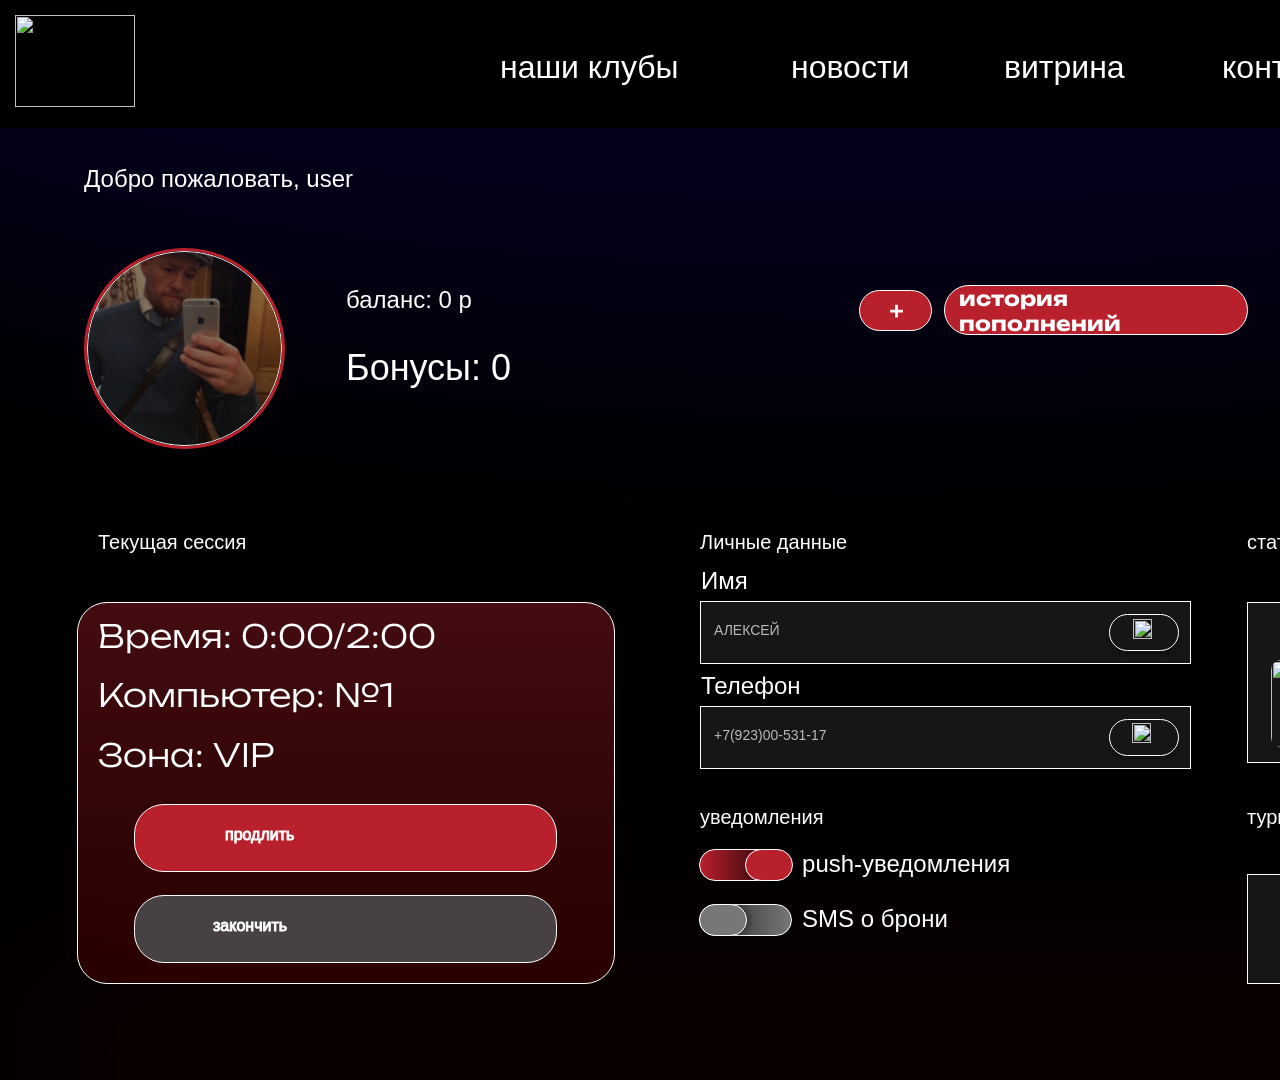
==== cyberx/index.html @ 9ea70666 "Add files via upload" ====
<!DOCTYPE html>
<html>
    <head>
        <meta name="viewport" content="width=device-width, initial-scale=1" />
        <meta charset="utf-8" />
        <link rel="preload" href="fonts/Unbounded-Regular.ttf" as="font" type="font/ttf" crossorigin>
        <link rel="preload" href="fonts/ONDER-REGULAR.ttf" as="font" type="font/ttf" crossorigin>
        <link rel="stylesheet" href="globals.css" />
        <link rel="stylesheet" href="style.css" />
    </head>
    <body>
        <div class="slide">
            <div class="rectangle"></div>
            <div class="div"></div>
            <div class="ellipse"></div>
            <div class="text-wrapper">Добро пожаловать, user</div>
            <div class="text-wrapper-2">Личные данные</div>
            <div class="text-wrapper-3">статистика</div>
            <div class="text-wrapper-4">турниры</div>
            <div class="text"></div>
            <div class="text-wrapper-5">баланс: 500 р</div>
            <div class="group">
                <div class="rectangle-2"></div>
                <div class="text-wrapper-6">+</div>
            </div>
            <div class="rectangle-wrapper"><div class="rectangle-3"></div></div>
            <div class="text-wrapper-7">Бонусы: 150</div>
            <div class="rectangle-4"></div>
            <div class="text-wrapper-8">Текущая сессия</div>
            <div class="group-2">
                <div class="rectangle-5"></div>
                <div class="div-wrapper"><div class="text-wrapper-9">продлить</div></div>
            </div>
            <div class="group-wrapper">
                <div class="group-3">
                    <div class="rectangle-6"></div>
                    <div class="group-4"><div class="text-wrapper-10">закончить</div></div>
                </div>
            </div>
            <div class="text-wrapper-11">Время: 0:00/2:00</div>
            <div class="text-wrapper-12">Компьютер: №14</div>
            <div class="text-wrapper-13">Зона: VIP</div>
            <div class="group_0">
                <div class="rectangle-7"></div>
                <div class="text-wrapper-14">история пополнений</div>
            </div>
            <img class="x" src="./img/x.svg"/>
            <div class="rectangle-8"></div>
            <div class="rectangle-9"></div>
            <div class="text-wrapper-15">Имя</div>
            <div class="text-wrapper-16">Телефон</div>
            <div class="group-5">
                <div class="text-wrapper-17">уведомления</div>
                <div class="text-wrapper-18">push-уведомления</div>
                <div class="text-wrapper-19">SMS о брони</div>
                <div class="group-6">
                    <div class="rectangle-10"></div>
                    <div class="rectangle-11"></div>
                </div>
                <div class="group-7">
                    <div class="rectangle-12"></div>
                    <div class="rectangle-13"></div>
                </div>
            </div>
            <div class="group-8">
                <div class="rectangle-14"></div>
                <div class="text-wrapper-20">посмотреть</div>
            </div>
            <div class="group-9">
                <div class="rectangle-14"></div>
                <div class="text-wrapper-20_1">посмотреть</div>
            </div>
            <div class="rectangle-15"></div>
            <div class="text-wrapper-21">+7(923)00-531-17</div>
            <div class="text-wrapper-22">АЛЕКСЕЙ</div>
            <p class="p">Вы не зарегестрированы не на один турнир</p>
            <div class="text-wrapper-23">Ваша любимая игра</div>
            <div class="text-wrapper-24">Counter-Strike 2</div>
            <header class="header">
                <div class="header_bg" src="E:\games\cyberx\img\header_bg.png">
                <img class="logo" src="E:\games\cyberx\img\logo.svg" />
                <div class="header-buttons">
                    <div class="navbar">
                        <a href="mainpage.html" class="text-wrapper-25">наши клубы</a>
                        <div class="text-wrapper-26">новости</div>
                        <div class="text-wrapper-27">контакты</div>
                        <div class="text-wrapper-28">витрина</div>
                        <div class="text-wrapper-29">карьера в CyberX</div>
                    </div>
                </div>
                <div class="ellipse-2"></div>
            </header>
            <img class= "image" src="E:\games\cyberx\img\source\image.png" />
            <div class="text-wrapper-30">играть</div>
            <div class="rectangle-16"></div>
            <div class="pencil-svgrepo-com-wrapper">
                <div class="pencil-svgrepo-com"><img class="vector" src="E:\games\cyberx\img\pencil-svgrepo-com 3.svg" /></div>
            </div>
            <div class="vector-wrapper"><img class="vector" src="E:\games\cyberx\img\pencil-svgrepo-com 4.svg"/></div>
            <div class="ellipse-variant">
                <img class="img" src="./img/Ellipse 53.svg" />
            </div>
        </div>
        <div id="rechargeModal" class="modal" style="display: none;">
            <div class="modal-content">
                <div class="modal-header">
                    <h2>Пополнение баланса</h2>
                    <span class="close-modal">&times;</span>
                </div>
                <div class="modal-body">
                    <div class="recharge-options">
                        <button class="recharge-option" data-amount="100">100 ₽</button>
                        <button class="recharge-option" data-amount="300">300 ₽</button>
                        <button class="recharge-option" data-amount="500">500 ₽</button>
                        <button class="recharge-option" data-amount="1000">1000 ₽</button>
                    </div>
                    <div class="custom-recharge">
                        <input type="number" id="customAmount" placeholder="Другая сумма" min="10" max="10000">
                        <button id="rechargeCustomBtn">Пополнить</button>
                    </div>
                </div>
            </div>
        </div>
        <div id="sessionModal" class="modal" style="display: none;">
            <div class="modal-content">
                <div class="modal-header">
                    <h2>Управление сессией</h2>
                    <span class="close-modal">&times;</span>
                </div>
                <div class="modal-body">
                    <p>Текущее время: <span id="currentTime">0:00</span> / 2 часа</p>
                    <div class="session-controls">
                        <button id="extendSessionBtn">+30 минут (50 ₽)</button>
                        <button id="endSessionBtn">Завершить сессию</button>
                    </div>
                </div>
            </div>
        </div>
        <div id="historyModal" class="modal" style="display: none;">
            <div class="modal-content">
                <div class="modal-header">
                    <h2>История пополнений</h2>
                    <span class="close-modal">&times;</span>
                </div>
                <div class="modal-body">
                    <div class="history-list">
                        <div class="history-item">+500 ₽ • 15.03.2024 • Карта ****1234</div>
                        <div class="history-item">+300 ₽ • 10.03.2024 • Карта ****1234</div>
                        <div class="history-item">+1000 ₽ • 05.03.2024 • ЮMoney</div>
                    </div>
                </div>
            </div>
        </div>
        <div id="notificationModal" class="modal" style="display: none;">
            <div class="modal-content">
                <div class="modal-header">
                    <h2>Настройки уведомлений</h2>
                    <span class="close-modal">&times;</span>
                </div>
                <div class="modal-body">
                    <div class="notification-setting">
                        <span>Push-уведомления</span>
                        <label class="switch">
                            <input type="checkbox" id="pushToggle" checked>
                            <span class="slider"></span>
                        </label>
                    </div>
                    <div class="notification-setting">
                        <span>SMS о бронировании</span>
                        <label class="switch">
                            <input type="checkbox" id="smsToggle">
                            <span class="slider"></span>
                        </label>
                    </div>
                </div>
            </div>
        </div>
        <div id="avatarModal" class="modal" style="display: none;">
            <div class="modal-content">
                <div class="modal-header">
                    <h2>Смена аватара</h2>
                    <span class="close-modal">&times;</span>
                </div>
                <div class="modal-body">
                    <div class="avatar-options">
                        <div class="avatar-option">
                            <img src="./img/avatar1.png" alt="">
                        </div>
                        <div class="avatar-option">
                            <img src="./img/avatar2.png" alt="">
                        </div>
                        <div class="avatar-option">
                            <img src="./img/avatar3.png" alt="">
                        </div>
                        <div class="avatar-option">
                            <img src="./img/avatar4.png" alt="">
                        </div>
                        <div class="avatar-option">
                            <img src="./img/avatar5.png" alt="">
                        </div>
                        <div class="avatar-option">
                            <img src="./img/avatar6.png" alt="">
                        </div>
                    </div>
                    
                    <div class="upload-avatar">
                        <input type="file" id="avatarFile" accept="image/*">
                        <label for="avatarFile" class="upload-btn">
                            📤 Загрузить своё фото
                        </label>
                    </div>
                    
                    <button id="saveAvatarBtn" class="recharge-option">Сохранить аватар</button>
                </div>
            </div>
        </div>
        <div id="successNotification" class="success-notification" style="display: none;">
            <span>✅ Операция выполнена успешно!</span>
        </div>

        <script src="script.js"></script>
    </body>
</html>
---- cyberx/globals.css ----
@import url("https://cdnjs.cloudflare.com/ajax/libs/meyer-reset/2.0/reset.min.css");

@font-face {
    font-family: 'Unbounded-Light';
    src: url('./fonts/Unbounded-Light.ttf') format('truetype');
    font-weight: 300;
    font-style: normal;
    font-display: swap;
}

@font-face {
    font-family: 'Unbounded-Regular';
    src: url('./fonts/Unbounded-Regular.ttf') format('truetype');
    font-weight: 400;
    font-style: normal;
    font-display: swap;
}

@font-face {
    font-family: 'Unbounded-Bold';
    src: url('./fonts/Unbounded-Bold.ttf') format('truetype');
    font-weight: 700;
    font-style: normal;
    font-display: swap;
}

@font-face {
    font-family: 'Onder-Regular';
    src: url('./fonts/ONDER-REGULAR.ttf') format('truetype');
    font-weight: 400;
    font-style: normal;
    font-display: swap;
}

/* Затем reset и остальные стили (ОДИН РАЗ!) */
@import url("https://cdnjs.cloudflare.com/ajax/libs/meyer-reset/2.0/reset.min.css");

* {
    -webkit-font-smoothing: antialiased;
    box-sizing: border-box;
}

html,
body {
    margin: 0px;
    height: 100%;
}

button:focus-visible {
    outline: 2px solid #4a90e2 !important;
    outline: -webkit-focus-ring-color auto 5px !important;
}

a {
    text-decoration: none;
}
---- cyberx/style.css ----
* {
    user-select: none;
}

@view-transition {
  navigation: auto;
}

::view-transition-old(root) {
  animation: 0.3s ease-in-out both slideOut;
}

html, body, * {
    cursor: url("E:\games\cyberx\cursors\f26e8770e58247d8eefb62643dbb1569z0M9GvL2R1dmJmIt-5.png"), auto !important;
}

input, 
textarea,
#customAmount {
    user-select: text !important;
    -webkit-user-select: text !important;
    -moz-user-select: text !important;
    -ms-user-select: text !important;
}

body {
    background-color: #000000 !important;
    margin: 0;
    padding: 0;
}

.group,
.rectangle-2,
.rectangle-3,
.group-2,
.rectangle-5,
.group-3,
.rectangle-6,
.rectangle-7,
.rectangle-14,
.rectangle-16,
.pencil-svgrepo-com-wrapper,
.recharge-option,
#rechargeCustomBtn,
#extendSessionBtn,
#endSessionBtn,
.close-modal,
.switch,
.text-wrapper-30 {
    cursor: pointer !important;
}

.group,
.group-2,
.group-3,
.group-8,
.group-9 {
    cursor: pointer !important;
}

.text-wrapper-6,
.text-wrapper-9,
.text-wrapper-10,
.text-wrapper-14,
.text-wrapper-20,
.text-wrapper-20_1,
.text-wrapper-30 {
    cursor: pointer !important;
}

.slide * {
    user-select: none;
}

input[type="number"],
input[type="text"],
textarea {
    user-select: text !important;
    -webkit-user-select: text !important;
    cursor: text !important;
}

*:focus {
    outline: none !important;
}

button:focus-visible,
input:focus-visible,
a:focus-visible {
    outline: 2px solid #b8202c !important;
    outline-offset: 2px;
}

button {
    -webkit-appearance: none;
    -moz-appearance: none;
    appearance: none;
    background: none;
    border: none;
    padding: 0;
    margin: 0;
    font: inherit;
    color: inherit;
    cursor: pointer;
}

.text-wrapper,
.text-wrapper-2,
.text-wrapper-3,
.text-wrapper-4,
.text-wrapper-5,
.text-wrapper-7,
.text-wrapper-8,
.text-wrapper-11,
.text-wrapper-12,
.text-wrapper-13,
.text-wrapper-15,
.text-wrapper-16,
.text-wrapper-17,
.text-wrapper-18,
.text-wrapper-19,
.text-wrapper-21,
.text-wrapper-22,
.text-wrapper-23,
.text-wrapper-24,
.text-wrapper-25,
.text-wrapper-26,
.text-wrapper-27,
.text-wrapper-28,
.text-wrapper-29,
.p {
    cursor: default !important;
}

.modal-content {
    user-select: none;
}

.history-item {
    cursor: default !important;
}

.switch {
    cursor: pointer !important;
}

span, div {
    cursor: default;
}

.close-modal {
    cursor: pointer !important;
}

@-moz-document url-prefix() {
    .group,
    .group-2,
    .group-3 {
        -moz-user-select: none;
    }
}

.slide {
    background-color: #000000;
    overflow: hidden;
    width: 100%;
    min-width: 1920px;
    height: 1080px;
    position: relative;
}

.slide .rectangle {
    position: absolute;
    top: 1021px;
    left: 0;
    width: 1920px;
    height: 59px;
    background-color: #65000080;
    filter: blur(115px);
}

.slide .div {
    position: absolute;
    top: 602px;
    left: 1247px;
    width: 614px;
    height: 161px;
    background-color: #161616;
    border: 1px solid;
    border-color: #ffffff;
}

.slide .ellipse {
    position: absolute;
    width: 126.88%;
    height: 54.63%;
    top: -22.41%;
    left: -17.24%;
    background-color: #2700d821;
    border-radius: 1218px/295px;
    filter: blur(131.05px);
}

.slide .text-wrapper {
    position: absolute;
    width: 46.51%;
    height: 3.15%;
    top: 15.28%;
    left: 4.38%;
    font-family: "Onder-Regular", Helvetica;
    font-weight: 400;
    color: #ffffff;
    font-size: 24px;
    letter-spacing: 0;
    line-height: normal;
}

.slide .text-wrapper-2 {
    position: absolute;
    width: 25.26%;
    height: 2.59%;
    top: 49.17%;
    left: 36.46%;
    font-family: "Onder-Regular", Helvetica;
    font-weight: 400;
    color: #ffffff;
    font-size: 20px;
    letter-spacing: 0;
    line-height: normal;
}

.slide .text-wrapper-3 {
    position: absolute;
    width: 18.75%;
    height: 2.59%;
    top: 49.17%;
    left: 64.95%;
    font-family: "Onder-Regular", Helvetica;
    font-weight: 400;
    font-size: 20px;
    color: #ffffff;
    letter-spacing: 0;
    line-height: normal;
}

.slide .text-wrapper-4 {
    position: absolute;
    width: 13.85%;
    height: 2.59%;
    top: 74.63%;
    left: 64.95%;
    font-family: "Onder-Regular", Helvetica;
    font-weight: 400;
    font-size: 20px;
    color: #ffffff;
    letter-spacing: 0;
    line-height: normal;
}

.slide .text {
    position: absolute;
    top: 281px;
    left: 403px;
    font-family: "Onder-Regular", Helvetica;
    font-weight: 400;
    color: #ffffff;
    font-size: 24px;
    letter-spacing: 0;
    line-height: normal;
}

.slide .text-wrapper-5 {
    position: absolute;
    top: 286px;
    left: 346px;
    font-family: "Onder-Regular", Helvetica;
    font-weight: 400;
    font-size: 24px;
    color: #ffffff;
    letter-spacing: 0;
    line-height: normal;
}

.slide .group_0 {
    position: absolute;
    display: flex;
    align-items: center;
    justify-content: center;
}

.slide .group {
    position: absolute;
    top: 281px;
    left: 850px;
    width: 73px;
    height: 39px;
    margin-top: 10px;
    margin-left: 10px;
    display: flex;
    align-items: center;
    justify-content: center;
}

.slide .rectangle-2 {
    position: absolute;
    top: -1px;
    left: -1px;
    width: 73px;
    height: 41px;
    background-color: #b8202c;
    border-radius: 30px;
    border: 1px solid;
    border-color: #ffffff;
}

.slide .text-wrapper-6 {
    position: relative;
    z-index: 1;
    font-family: "Onder-Regular", Helvetica;
    font-weight: 400;
    font-size: 24px;
    color: #ffffff;
    letter-spacing: 0;
    line-height: 1;
    -webkit-text-stroke: 1px #ffffff;
    text-align: center;
}

.slide .rectangle-wrapper {
    position: absolute;
    top: 683px;
    left: 1707px;
    width: 134px;
    height: 39px;
    display: flex;
}

.slide .rectangle-3 {
    margin-top: -1px;
    width: 136px;
    margin-left: -1px;
    height: 41px;
    background-color: #b8202c;
    border-radius: 30px;
    border: 1px solid;
    border-color: #ffffff;
}

.slide .text-wrapper-7 {
    position: absolute;
    top: 347px;
    left: 346px;
    font-family: "Unbounded-Regular", Helvetica;
    font-weight: 400;
    font-size: 36px;
    color: #ffffff;
    letter-spacing: 0;
    line-height: normal;
}

.slide .rectangle-4 {
    position: absolute;
    top: 602px;
    left: 77px;
    width: 538px;
    height: 382px;
    border-radius: 30px;
    border: 1px solid;
    border-color: #ffffff;
    background: linear-gradient(180deg, rgba(184, 32, 44, 0.37) 0%, rgba(185, 0, 0, 0.19) 100%);
}

.slide .text-wrapper-8 {
    position: absolute;
    top: 531px;
    left: 98px;
    font-family: "Onder-Regular", Helvetica;
    font-weight: 400;
    font-size: 20px;
    color: #ffffff;
    letter-spacing: 0;
    line-height: normal;
}

.slide .group-2 {
    position: absolute;
    top: 805px;
    left: 135px;
    width: 421px;
    height: 66px;
}

.slide .rectangle-5 {
    position: absolute;
    top: -1px;
    left: -1px;
    width: 423px;
    height: 68px;
    background-color: #b8202c;
    border-radius: 30px;
    border: 1px solid;
    border-color: #ffffff;
}

.slide .div-wrapper {
    position: absolute;
    top: 22px;
    left: 91px;
    width: 241px;
    height: 23px;
    display: flex;
}

.slide .text-wrapper-9 {
    margin-top: -1px;
    width: 239px;
    height: 23px;
    margin-left: -1px;
    -webkit-text-stroke: 1px #ffffff;
    font-family: "Onder-Regular", Helvetica;
    font-weight: 400;
    font-size: 16px;
    color: #ffffff;
    letter-spacing: 0;
    line-height: normal;
}

.slide .group-wrapper {
    position: absolute;
    width: 421px;
    height: 66px;
    top: 896px;
    left: 135px;
    display: flex;
}

.slide .group-3 {
    width: 421px;
    height: 66px;
    position: relative;
}

.slide .rectangle-6 {
    position: absolute;
    top: -1px;
    left: -1px;
    width: 423px;
    height: 68px;
    background-color: #474141;
    border-radius: 30px;
    border: 1px solid;
    border-color: #ffffff;
}

.slide .group-4 {
    position: absolute;
    top: 22px;
    left: 79px;
    width: 265px;
    height: 23px;
    display: flex;
}

.slide .text-wrapper-10 {
    margin-top: -1px;
    width: 263px;
    height: 23px;
    margin-left: -1px;
    -webkit-text-stroke: 1px #ffffff;
    font-family: "Onder-Regular", Helvetica;
    font-weight: 400;
    font-size: 16px;
    color: #ffffff;
    letter-spacing: 0;
    line-height: normal;
}

.slide .text-wrapper-11 {
    position: absolute;
    top: 616px;
    left: 98px;
    font-family: "Unbounded-Light", Helvetica;
    font-weight: 300;
    font-size: 32px;
    color: #ffffff;
    letter-spacing: 0;
    line-height: normal;
}

.slide .text-wrapper-12 {
    position: absolute;
    top: 675px;
    left: 98px;
    font-family: "Unbounded-Light", Helvetica;
    font-weight: 300;
    font-size: 32px;
    color: #ffffff;
    letter-spacing: 0;
    line-height: normal;
}

.slide .text-wrapper-13 {
    position: absolute;
    top: 735px;
    left: 98px;
    font-family: "Unbounded-Light", Helvetica;
    font-weight: 300;
    color: #ffffff;
    font-size: 32px;
    letter-spacing: 0;
    line-height: normal;
}

.slide .rectangle-7 {
    position: absolute;
    top: 275px;
    left: 944px;
    width: 304px;
    height: 50px;
    margin-top: 10px;
    background-color: #b8202c;
    border-radius: 30px;
    border: 1px solid;
    border-color: #ffffff;
    display: flex;
    justify-content: center;
    align-items: center;
}

.slide .text-wrapper-14 {
    position: absolute;
    top: 286px;
    left: 959px;
    font-family: "Unbounded-Bold", Helvetica;
    font-weight: 700;
    font-size: 20px;
    justify-content: center;

    color: #ffffff;
    letter-spacing: 0;
    line-height: normal;
}

.slide .x {
    position: absolute;
    width: 0;
    height: 3.33%;
    top: 30.96%;
    left: 30.96%;
}

.slide .rectangle-8 {
    position: absolute;
    top: 601px;
    left: 700px;
    width: 491px;
    height: 63px;
    background-color: #d9d9d91a;
    border: 1px solid;
    border-color: #ffffff;
}

.slide .rectangle-9 {
    position: absolute;
    top: 706px;
    left: 700px;
    width: 491px;
    height: 63px;
    background-color: #d9d9d91a;
    border: 1px solid;
    border-color: #ffffff;
}

.slide .text-wrapper-15 {
    position: absolute;
    top: 567px;
    left: 701px;
    font-family: "Unbounded-Regular", Helvetica;
    font-weight: 400;
    font-size: 24px;
    color: #ffffff;
    letter-spacing: 0;
    line-height: normal;
}

.slide .text-wrapper-16 {
    position: absolute;
    top: 672px;
    left: 701px;
    font-family: "Unbounded-Regular", Helvetica;
    font-weight: 400;
    font-size: 24px;
    color: #ffffff;
    letter-spacing: 0;
    line-height: normal;
}

.slide .group-5 {
    position: absolute;
    width: 22.4%;
    height: 11.94%;
    top: 74.63%;
    left: 36.46%;
}

.slide .text-wrapper-17 {
    position: absolute;
    width: 98.6%;
    height: 21.71%;
    top: 0;
    left: 0;
    font-family: "Onder-Regular", Helvetica;
    font-weight: 400;
    font-size: 20px;
    color: #ffffff;
    letter-spacing: 0;
    line-height: normal;
}

.slide .text-wrapper-18 {
    position: absolute;
    top: 44px;
    left: 102px;
    font-family: "Unbounded-Regular", Helvetica;
    font-weight: 400;
    color: #ffffff;
    font-size: 24px;
    letter-spacing: 0;
    line-height: normal;
}

.slide .text-wrapper-19 {
    position: absolute;
    top: 99px;
    left: 102px;
    font-family: "Unbounded-Regular", Helvetica;
    font-weight: 400;
    color: #ffffff;
    font-size: 24px;
    letter-spacing: 0;
    line-height: normal;
}

.slide .group-6 {
    position: absolute;
    top: 44px;
    left: 0;
    width: 92px;
    height: 30px;
}

.slide .rectangle-10 {
    background: linear-gradient(90deg, rgba(184, 32, 44, 1) 0%, rgba(0, 0, 0, 1) 100%);
    position: absolute;
    top: -1px;
    left: -1px;
    width: 93px;
    height: 32px;
    border-radius: 30px;
    border: 1px solid;
    border-color: #ffffff;
}

.slide .rectangle-11 {
    position: absolute;
    top: -1px;
    left: 45px;
    width: 48px;
    height: 32px;
    background-color: #b8202c;
    border-radius: 30px;
    border: 1px solid;
    border-color: #ffffff;
    box-shadow: 4px 0px 4.3px #00000040;
}

.slide .group-7 {
    position: absolute;
    top: 99px;
    left: 0;
    width: 91px;
    height: 30px;
}

.slide .rectangle-12 {
    background: linear-gradient(90deg, rgba(36, 36, 36, 1) 0%, rgba(119, 119, 119, 1) 100%);
    position: absolute;
    top: -1px;
    left: -1px;
    width: 93px;
    height: 32px;
    border-radius: 30px;
    border: 1px solid;
    border-color: #ffffff;
}

.slide .rectangle-13 {
    position: absolute;
    top: -1px;
    left: -1px;
    width: 48px;
    height: 32px;
    background-color: #777777;
    border-radius: 30px;
    border: 1px solid;
    border-color: #ffffff;
    box-shadow: 4px 0px 4.3px #00000040;
}

.slide .group-8 {
    position: absolute;
    top: 520px;
    left: 1626px;
    width: 237px;
    height: 31px;
    margin-top: 5px;
    display: flex;
    align-items: center;
    justify-content: center;
}

.slide .rectangle-14 {
    position: absolute;
    top: -1px;
    left: -1px;
    width: 237px;
    height: 43px;
    border-radius: 30px;
    border: 1px solid;
    border-color: #ffffff;
    background: linear-gradient(90deg, rgba(26, 26, 26, 1) 0%, rgba(217, 217, 217, 0) 100%);
}

.slide .text-wrapper-20 {
    position: absolute;
    top: 4px;
    left: 30px;
    font-family: "Unbounded-Regular", Helvetica;
    font-weight: 400;
    font-size: 24px;
    color: #ffffff;
    letter-spacing: 0;
    line-height: normal;
}

.slide .text-wrapper-20_1 {
    position: absolute;
    top: 4px;
    left: 30px;
    font-family: "Unbounded-Regular", Helvetica;
    font-weight: 400;
    font-size: 24px;
    color: #ffffff;
    letter-spacing: 0;
    line-height: normal;
}

.slide .group-9 {
    position: absolute;
    top: 800px;
    left: 1532px;
    width: 237px;
    height: 41px;
    margin-top: 5px;
}

.slide .rectangle-15 {
    position: absolute;
    top: 874px;
    left: 1247px;
    width: 614px;
    height: 110px;
    background-color: #161616;
    border: 1px solid;
    border-color: #ffffff;
}

.slide .text-wrapper-21 {
    position: absolute;
    top: 727px;
    left: 714px;
    opacity: 0.7;
    font-family: "Onder-Regular", Helvetica;
    font-weight: 400;
    color: #ffffff;
    font-size: 14px;
    letter-spacing: 0;
    line-height: normal;
}

.slide .text-wrapper-22 {
    position: absolute;
    top: 622px;
    left: 714px;
    opacity: 0.7;
    font-family: "Onder-Regular", Helvetica;
    font-weight: 400;
    font-size: 14px;
    color: #ffffff;
    letter-spacing: 0;
    line-height: normal;
}

.slide .p {
    position: absolute;
    top: 889px;
    left: 1282px;
    width: 544px;
    opacity: 0.6;
    font-family: "Unbounded-Regular", Helvetica;
    font-weight: 400;
    font-size: 32px;
    text-align: center;
    color: #ffffff;
    letter-spacing: 0;
    line-height: normal;
}

.slide .text-wrapper-23 {
    position: absolute;
    top: 610px;
    left: 1282px;
    width: 544px;
    opacity: 0.6;
    font-family: "Unbounded-Regular", Helvetica;
    font-weight: 400;
    font-size: 32px;
    text-align: center;
    color: #ffffff;
    letter-spacing: 0;
    line-height: normal;
}

.slide .text-wrapper-24 {
    position: absolute;
    top: 682px;
    left: 1360px;
    width: 330px;
    opacity: 0.6;
    font-family: "Unbounded-Regular", Helvetica;
    font-weight: 400;
    color: #ffffff;
    font-size: 32px;
    text-align: center;
    letter-spacing: 0;
    line-height: normal;
}

.slide .header {
    position: absolute;
    top: 0;
    left: 0;
    width: 1920px;
    height: 128px;
    background-color: #000000;
}

.header-bg {
    width: 1920px;
    height: 128px;
    background-color: #000000;
}


.slide .logo {
    position: absolute;
    margin: 15px;
    width: 25%;
    height: 85%;
    top: 0;
    left: 0;
}

.slide .header-buttons {
    position: absolute;
    width: 67.76%;
    height: 31.25%;
    top: 38.28%;
    left: 26.04%;
    display: flex;
}

.slide .navbar {
    flex: 1;
    width: 1301px;
    position: relative;
}

.slide .text-wrapper-25 {
    width: 18.6%;
    left: 0;
    position: absolute;
    height: 100%;
    top: 0;
    font-family: "Unbounded-Regular", Helvetica;
    font-weight: 400;
    color: #ffffff;
    font-size: 32px;
    letter-spacing: 0;
    line-height: normal;
    cursor: pointer !important;
}

.slide .text-wrapper-26 {
    width: 12.61%;
    left: 22.37%;
    position: absolute;
    height: 100%;
    top: 0;
    font-family: "Unbounded-Regular", Helvetica;
    font-weight: 400;
    color: #ffffff;
    font-size: 32px;
    letter-spacing: 0;
    line-height: normal;
    cursor: pointer !important;
}

.slide .text-wrapper-27 {
    width: 14.22%;
    left: 55.5%;
    position: absolute;
    height: 100%;
    top: 0;
    font-family: "Unbounded-Regular", Helvetica;
    font-weight: 400;
    color: #ffffff;
    font-size: 32px;
    letter-spacing: 0;
    line-height: normal;
    cursor: pointer !important;
}

.slide .text-wrapper-28 {
    width: 12.91%;
    left: 38.74%;
    position: absolute;
    height: 100%;
    top: 0;
    font-family: "Unbounded-Regular", Helvetica;
    font-weight: 400;
    color: #ffffff;
    font-size: 32px;
    letter-spacing: 0;
    line-height: normal;
    cursor: pointer !important;
}

.slide .text-wrapper-29 {
    position: absolute;
    width: 26.44%;
    height: 100%;
    top: 0;
    left: 73.56%;
    font-family: "Unbounded-Regular", Helvetica;
    font-weight: 400;
    color: #ffffff;
    font-size: 32px;
    letter-spacing: 0;
    line-height: normal;
    cursor: pointer !important;
}

.slide .ellipse-2 {
    position: absolute;
    width: 2.71%;
    height: 40.62%;
    top: 33.59%;
    left: 95.89%;
    border-radius: 26px;
    border: 1px solid;
    border-color: #ffffff;
    background: linear-gradient(180deg, rgba(80, 33, 33, 0.28) 0%, rgba(182, 74, 74, 0.28) 100%);
}

.slide .image {
    position: absolute;
    top: 660px;
    left: 1271px;
    width: 87px;
    height: 87px;
    aspect-ratio: 1;
    object-fit: cover;
    border-radius: 10px;
}

.slide .text-wrapper-30 {
    position: absolute;
    top: 695px;
    left: 1718px;
    font-family: "Onder-Regular", Helvetica;
    font-weight: 400;
    font-size: 11px;
    color: #ffffff;
    letter-spacing: 0;
    line-height: normal;
}

.slide .rectangle-16 {
    position: absolute;
    top: 719px;
    left: 1109px;
    width: 70px;
    height: 37px;
    background-color: #161616;
    border-radius: 30px;
    border: 1px solid;
    border-color: #ffffff;
    box-shadow: 0px 4px 4px #00000040;
}

.slide .pencil-svgrepo-com-wrapper {
    position: absolute;
    top: 614px;
    left: 1109px;
    width: 70px;
    height: 37px;
    display: flex;
    background-color: #161616;
    border-radius: 30px;
    border: 1px solid;
    border-color: #ffffff;
    box-shadow: 0px 4px 4px #00000040;
}

.slide .pencil-svgrepo-com {
    margin-left: 20px;
    position: relative;
    width: 29px;
    height: 33px;
}

.slide .vector {
    position: absolute;
    width: 79.33%;
    height: 78.64%;
    top: 10.62%;
    left: 11.9%;
}

.slide .vector-wrapper {
    position: absolute;
    top: 719px;
    left: 1129px;
    width: 29px;
    height: 33px;
}

.slide .ellipse-variant {
    position: absolute;
    top: 248px;
    left: 84px;
    width: 201px;
    height: 201px;
    cursor: pointer;
    border-radius: 50%;
    overflow: hidden;
    border: 3px solid #b8202c;
    transition: all 0.3s ease;
}

.slide .ellipse-variant:hover {
    transform: scale(1.05);
    box-shadow: 0 0 20px rgba(184, 32, 44, 0.5);
}

.slide .img {
    position: absolute;
    width: 100%;
    height: 100%;
    top: 0;
    left: 0;
    object-fit: cover;
}

.text-wrapper-25,
.text-wrapper-26,
.text-wrapper-27,
.text-wrapper-28,
.text-wrapper-29 {
    position: relative;
    transition: all 0.3s ease;
    padding-bottom: 5px;
}

.text-wrapper-25:hover,
.text-wrapper-26:hover,
.text-wrapper-27:hover,
.text-wrapper-28:hover,
.text-wrapper-29:hover {
    color: #b8202c !important;
}

.text-wrapper-25::after,
.text-wrapper-26::after,
.text-wrapper-27::after,
.text-wrapper-28::after,
.text-wrapper-29::after {
    content: '';
    position: absolute;
    bottom: 0;
    left: 0;
    width: 0;
    height: 3px;
    background: linear-gradient(90deg, #b8202c 0%, #ff4757 100%);
    border-radius: 2px;
    transition: width 0.3s ease;
}

.text-wrapper-25:hover::after,
.text-wrapper-26:hover::after,
.text-wrapper-27:hover::after,
.text-wrapper-28:hover::after,
.text-wrapper-29:hover::after {
    width: 100%;
}

.avatar-overlay {
    position: absolute;
    bottom: 0;
    left: 0;
    width: 100%;
    background: rgba(0, 0, 0, 0.7);
    color: white;
    text-align: center;
    padding: 90px 0;
    font-family: "Unbounded-Regular", Helvetica;
    font-size: 14px;
    opacity: 0;
    transition: opacity 0.3s ease;
}

.slide .ellipse-variant:hover .avatar-overlay {
    opacity: 1;
}

.modal {
    position: fixed;
    top: 0;
    left: 0;
    width: 100%;
    height: 100%;
    background: rgba(0, 0, 0, 0.8);
    backdrop-filter: blur(10px);
    display: flex;
    align-items: center;
    justify-content: center;
    z-index: 1000;
    animation: fadeIn 0.3s ease;
}

@keyframes fadeIn {
    from { opacity: 0; }
    to { opacity: 1; }
}

.modal-content {
    background: linear-gradient(135deg, #161616 0%, #1a1a1a 100%);
    border: 2px solid #b8202c;
    border-radius: 20px;
    width: 500px;
    max-width: 90%;
    animation: slideUp 0.3s ease;
    overflow: hidden;
}

@keyframes slideUp {
    from { transform: translateY(50px); opacity: 0; }
    to { transform: translateY(0); opacity: 1; }
}

.modal-header {
    background: #b8202c;
    padding: 20px;
    display: flex;
    justify-content: space-between;
    align-items: center;
}

.modal-header h2 {
    color: white;
    font-family: "Unbounded-Bold", Helvetica;
    font-size: 24px;
    margin: 0;
}

.close-modal {
    color: white;
    font-size: 32px;
    cursor: pointer;
    transition: transform 0.2s;
}

.close-modal:hover {
    transform: scale(1.2);
}

.modal-body {
    color: white;
    font-family: "Unbounded-Regular";
    padding: 30px;
}

.recharge-options {
    display: grid;
    grid-template-columns: repeat(2, 1fr);
    gap: 15px;
    margin-bottom: 20px;
}

.recharge-option {
    background: linear-gradient(135deg, #b8202c 0%, #8a0000 100%);
    border: 2px solid #fff;
    border-radius: 15px;
    color: white;
    padding: 15px;
    font-family: "Unbounded-Regular", Helvetica;
    font-size: 18px;
    cursor: pointer;
    transition: all 0.3s ease;
}

.recharge-option:hover {
    transform: translateY(-5px);
    box-shadow: 0 5px 20px rgba(184, 32, 44, 0.5);
}

.recharge-option:active {
    transform: translateY(0);
}

.custom-recharge {
    display: flex;
    gap: 10px;
    margin-bottom: 30px;
}

#customAmount {
    flex: 1;
    background: #2a2a2a;
    border: 2px solid #b8202c;
    border-radius: 10px;
    color: white;
    padding: 15px;
    font-family: "Unbounded-Regular", Helvetica;
    font-size: 16px;
}

#customAmount::placeholder {
    color: #888;
}

#rechargeCustomBtn {
    background: linear-gradient(135deg, #b8202c 0%, #8a0000 100%);
    border: 2px solid #fff;
    border-radius: 10px;
    color: white;
    padding: 0 25px;
    font-family: "Unbounded-Regular", Helvetica;
    font-size: 16px;
    cursor: pointer;
    transition: all 0.3s ease;
}

/* Управление сессией */
.session-controls {
    display: flex;
    flex-direction: column;
    gap: 15px;
    margin-top: 20px;
}

#extendSessionBtn, #endSessionBtn {
    background: linear-gradient(135deg, #b8202c 0%, #8a0000 100%);
    border: 2px solid #fff;
    border-radius: 15px;
    color: white;
    padding: 15px;
    font-family: "Unbounded-Regular", Helvetica;
    font-size: 16px;
    cursor: pointer;
    transition: all 0.3s ease;
}

#endSessionBtn {
    background: linear-gradient(135deg, #474141 0%, #2a2a2a 100%);
}

#extendSessionBtn:hover, #endSessionBtn:hover {
    transform: translateY(-3px);
    box-shadow: 0 5px 15px rgba(184, 32, 44, 0.3);
}

/* История пополнений */
.history-list {
    display: flex;
    flex-direction: column;
    gap: 10px;
}

.history-item {
    background: #2a2a2a;
    border: 1px solid #b8202c;
    border-radius: 10px;
    padding: 15px;
    color: white;
    font-family: "Unbounded-Regular", Helvetica;
}

.notification-setting {
    display: flex;
    justify-content: space-between;
    align-items: center;
    padding: 15px 0;
    border-bottom: 1px solid #444;
}

.notification-setting:last-child {
    border-bottom: none;
}

.notification-setting span {
    color: white;
    font-family: "Unbounded-Regular", Helvetica;
    font-size: 18px;
}

.switch {
    position: relative;
    display: inline-block;
    width: 60px;
    height: 34px;
}

.switch input {
    opacity: 0;
    width: 0;
    height: 0;
}

.slider {
    position: absolute;
    cursor: pointer;
    top: 0;
    left: 0;
    right: 0;
    bottom: 0;
    background: linear-gradient(90deg, #474141 0%, #2a2a2a 100%);
    transition: .4s;
    border-radius: 34px;
}

.slider:before {
    position: absolute;
    content: "";
    height: 26px;
    width: 26px;
    left: 4px;
    bottom: 4px;
    background: white;
    transition: .4s;
    border-radius: 50%;
}

input:checked + .slider {
    background: linear-gradient(90deg, #b8202c 0%, #8a0000 100%);
}

input:checked + .slider:before {
    transform: translateX(26px);
}

.success-notification {
    position: fixed;
    top: 20px;
    right: 20px;
    background: linear-gradient(135deg, #00b894 0%, #00a085 100%);
    border: 2px solid #fff;
    border-radius: 15px;
    color: white;
    padding: 20px 30px;
    font-family: "Unbounded-Regular", Helvetica;
    font-size: 16px;
    z-index: 1001;
    animation: slideInRight 0.3s ease;
}

@keyframes slideInRight {
    from { transform: translateX(100%); opacity: 0; }
    to { transform: translateX(0); opacity: 1; }
}

.group:hover .rectangle-2,
.rectangle-wrapper:hover .rectangle-3,
.group-2:hover .rectangle-5,
.group-3:hover .rectangle-6 {
    transform: scale(1.05);
    transition: transform 0.2s ease;
}

.group-8:hover .rectangle-14,
.group-9:hover .rectangle-14 {
    background: linear-gradient(90deg, rgba(184, 32, 44, 1) 0%, rgba(217, 217, 217, 0) 100%) !important;
    transition: ease-in-out 0.3s ease;
}

.pencil-svgrepo-com-wrapper:hover,
.rectangle-16:hover {
    transform: scale(1.1);
    box-shadow: 0 0 15px rgba(184, 32, 44, 0.5);
    transition: all 0.3s ease;
}

a,
button,
input[type="button"],
input[type="submit"],
input[type="reset"],
.group,
.group-2,
.group-3,
.group-8,
.group-9,
.rectangle-2,
.rectangle-3,
.rectangle-5,
.rectangle-6,
.rectangle-7,
.rectangle-14,
.rectangle-16,
.pencil-svgrepo-com-wrapper,
.recharge-option,
#rechargeCustomBtn,
#extendSessionBtn,
#endSessionBtn,
.close-modal,
.switch,
.text-wrapper-30,
.text-wrapper-6,
.text-wrapper-9,
.text-wrapper-10,
.text-wrapper-14,
.text-wrapper-20,
.text-wrapper-20_1 {
    cursor: url("E:\games\cyberx\cursors\f5fb3abb82824311e7b41152a6419878zOeHQNXmwabKzyOA-5.png"), pointer !important;
}

input[type="text"],
input[type="number"],
input[type="email"],
input[type="password"],
input[type="tel"],
input[type="url"],
textarea,
#customAmount {
    cursor: url('./img/cursor-text.png'), text !important;
}

.avatar-options {
    display: grid;
    grid-template-columns: repeat(3, 1fr);
    gap: 15px;
    margin-bottom: 1px;
}

.avatar-option {
    width: 100px;
    height: 100px;
    border-radius: 50%;
    overflow: hidden;
    cursor: pointer;
    border: 2px solid transparent;
    transition: all 0.3s ease;
}

.avatar-option:hover {
    transform: scale(1.1);
    border-color: #b8202c;
}

.avatar-option.selected {
    border-color: #b8202c;
    box-shadow: 0 0 15px rgba(184, 32, 44, 0.5);
}

.avatar-option img {
    width: 100%;
    height: 100%;
    object-fit: cover;
}

.upload-avatar {
    text-align: center;
    margin-top: 20px;
}

.upload-btn {
    display: inline-block;
    background: linear-gradient(135deg, #b8202c 0%, #8a0000 100%);
    border: 2px solid #fff;
    border-radius: 10px;
    color: white;
    padding: 12px 25px;
    font-family: "Unbounded-Regular", Helvetica;
    font-size: 14px;
    cursor: pointer;
    transition: all 0.3s ease;
}

.upload-btn:hover {
    transform: translateY(-3px);
    box-shadow: 0 5px 15px rgba(184, 32, 44, 0.3);
}

#avatarFile {
    display: none;
}

#saveAvatarBtn {
    width: 100%;
    margin-top: 20px;
}

.modal-body h3 {
    color: #fff;
    font-family: "Unbounded-Bold", Helvetica;
    margin-top: 20px;
    margin-bottom: 15px;
    font-size: 22px;
}

.modal-body p {
    color: #fff;
    font-family: "Unbounded-Regular", Helvetica;
    margin: 10;
}

.christmas-lights {
    position: fixed;
    top: 0;
    left: 0;
    width: 100%;
    height: 20px;
    z-index: 9998;
    pointer-events: none;
}

.light {
    position: absolute;
    width: 15px;
    height: 15px;
    border-radius: 50%;
    animation: lightBlink 1.5s infinite;
    box-shadow: 0 0 10px currentColor;
}

.light:nth-child(3n) { background-color: #ff0000; animation-delay: 0s; }
.light:nth-child(3n+1) { background-color: #00ff00; animation-delay: 0.5s; }
.light:nth-child(3n+2) { background-color: #ffff00; animation-delay: 1s; }

@keyframes lightBlink {
    0%, 100% { opacity: 0.3; }
    50% { opacity: 1; }
}

.snow-container {
    position: fixed;
    top: 0;
    left: 0;
    width: 100%;
    height: 100%;
    pointer-events: none;
    z-index: 9997;
    overflow: hidden;
}

.snowflake {
    position: absolute;
    background-color: white;
    border-radius: 50%;
    opacity: 0.8;
    filter: blur(1px);
}

@keyframes snowFall {
    0% {
        transform: translateY(-100px) rotate(0deg);
        opacity: 0;
    }
    10% {
        opacity: 1;
    }
    90% {
        opacity: 1;
    }
    100% {
        transform: translateY(calc(100vh + 100px)) rotate(360deg);
        opacity: 0;
    }
}

.garland-toggle {
    position: fixed;
    bottom: 20px;
    right: 20px;
    width: 60px;
    height: 60px;
    background: linear-gradient(135deg, #b8202c 0%, #8a0000 100%);
    border: 2px solid white;
    border-radius: 50%;
    cursor: pointer;
    z-index: 10000;
    display: flex;
    align-items: center;
    justify-content: center;
    box-shadow: 0 0 15px rgba(184, 32, 44, 0.5);
    transition: all 0.3s ease;
}

.garland-toggle:hover {
    transform: scale(1.1);
    box-shadow: 0 0 20px rgba(184, 32, 44, 0.8);
}

.garland-toggle svg {
    width: 30px;
    height: 30px;
    fill: white;
}

.garland-toggle.off {
    background: linear-gradient(135deg, #474141 0%, #2a2a2a 100%);
}
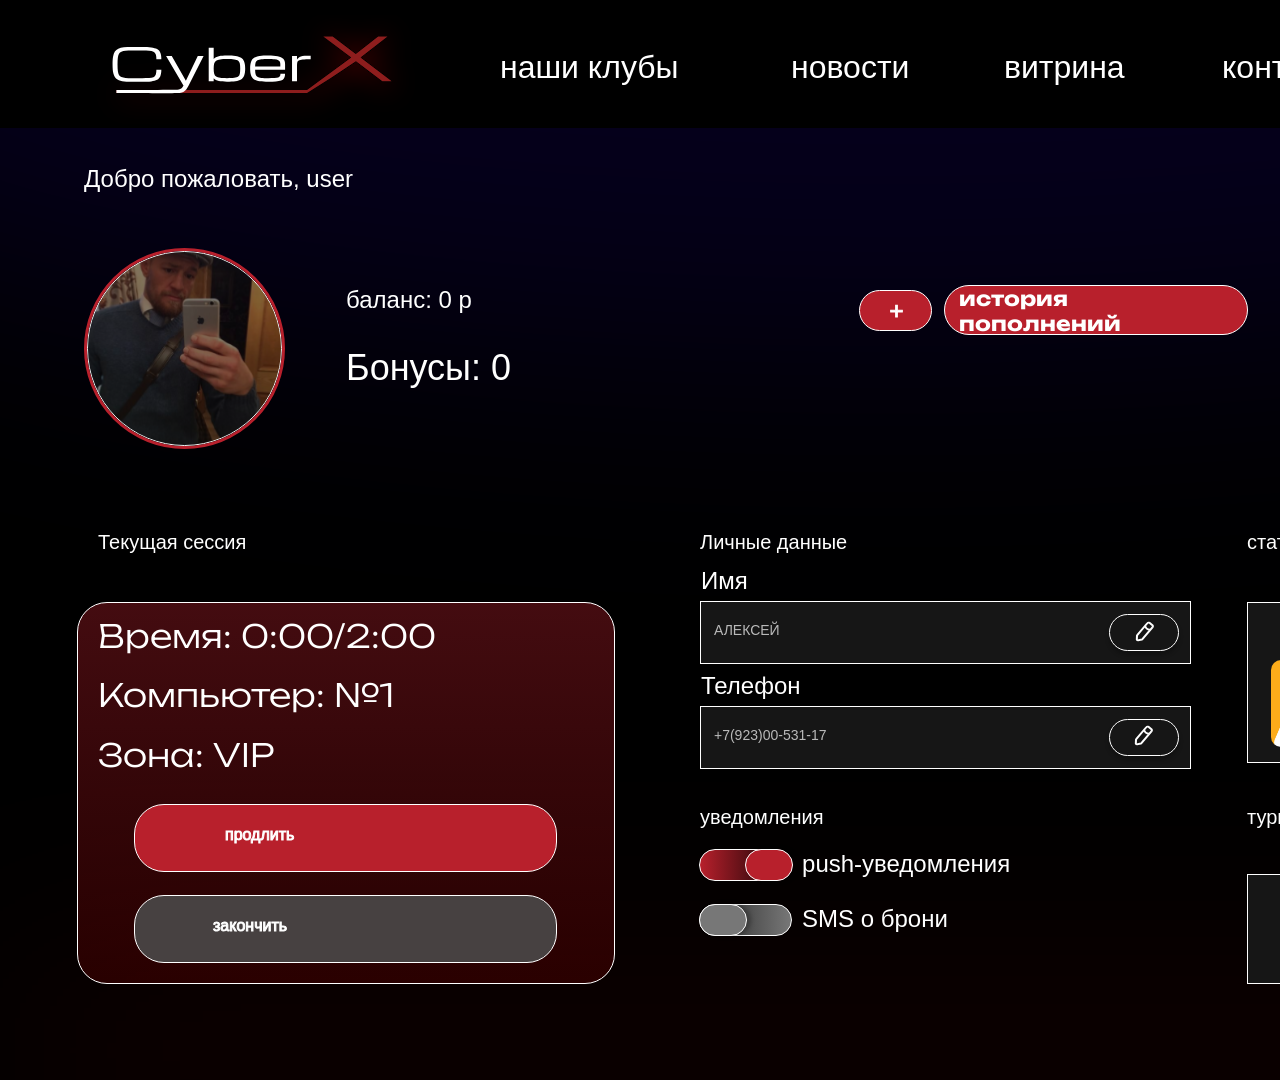
==== commit aa95613a: "Add files via upload" ====
--- a/cyberx/index.html
+++ b/cyberx/index.html
@@ -77,8 +77,8 @@
             <div class="text-wrapper-23">Ваша любимая игра</div>
             <div class="text-wrapper-24">Counter-Strike 2</div>
             <header class="header">
-                <div class="header_bg" src="E:\games\cyberx\img\header_bg.png">
-                <img class="logo" src="E:\games\cyberx\img\logo.svg" />
+                <div class="header_bg" src=".\img\header_bg.png">
+                <img class="logo" src=".\img\logo.svg" />
                 <div class="header-buttons">
                     <div class="navbar">
                         <a href="mainpage.html" class="text-wrapper-25">наши клубы</a>
@@ -90,13 +90,13 @@
                 </div>
                 <div class="ellipse-2"></div>
             </header>
-            <img class= "image" src="E:\games\cyberx\img\source\image.png" />
+            <img class= "image" src=".\img\source\image.png" />
             <div class="text-wrapper-30">играть</div>
             <div class="rectangle-16"></div>
             <div class="pencil-svgrepo-com-wrapper">
-                <div class="pencil-svgrepo-com"><img class="vector" src="E:\games\cyberx\img\pencil-svgrepo-com 3.svg" /></div>
-            </div>
-            <div class="vector-wrapper"><img class="vector" src="E:\games\cyberx\img\pencil-svgrepo-com 4.svg"/></div>
+                <div class="pencil-svgrepo-com"><img class="vector" src=".\img\pencil-svgrepo-com 3.svg" /></div>
+            </div>
+            <div class="vector-wrapper"><img class="vector" src=".\img\pencil-svgrepo-com 4.svg"/></div>
             <div class="ellipse-variant">
                 <img class="img" src="./img/Ellipse 53.svg" />
             </div>
